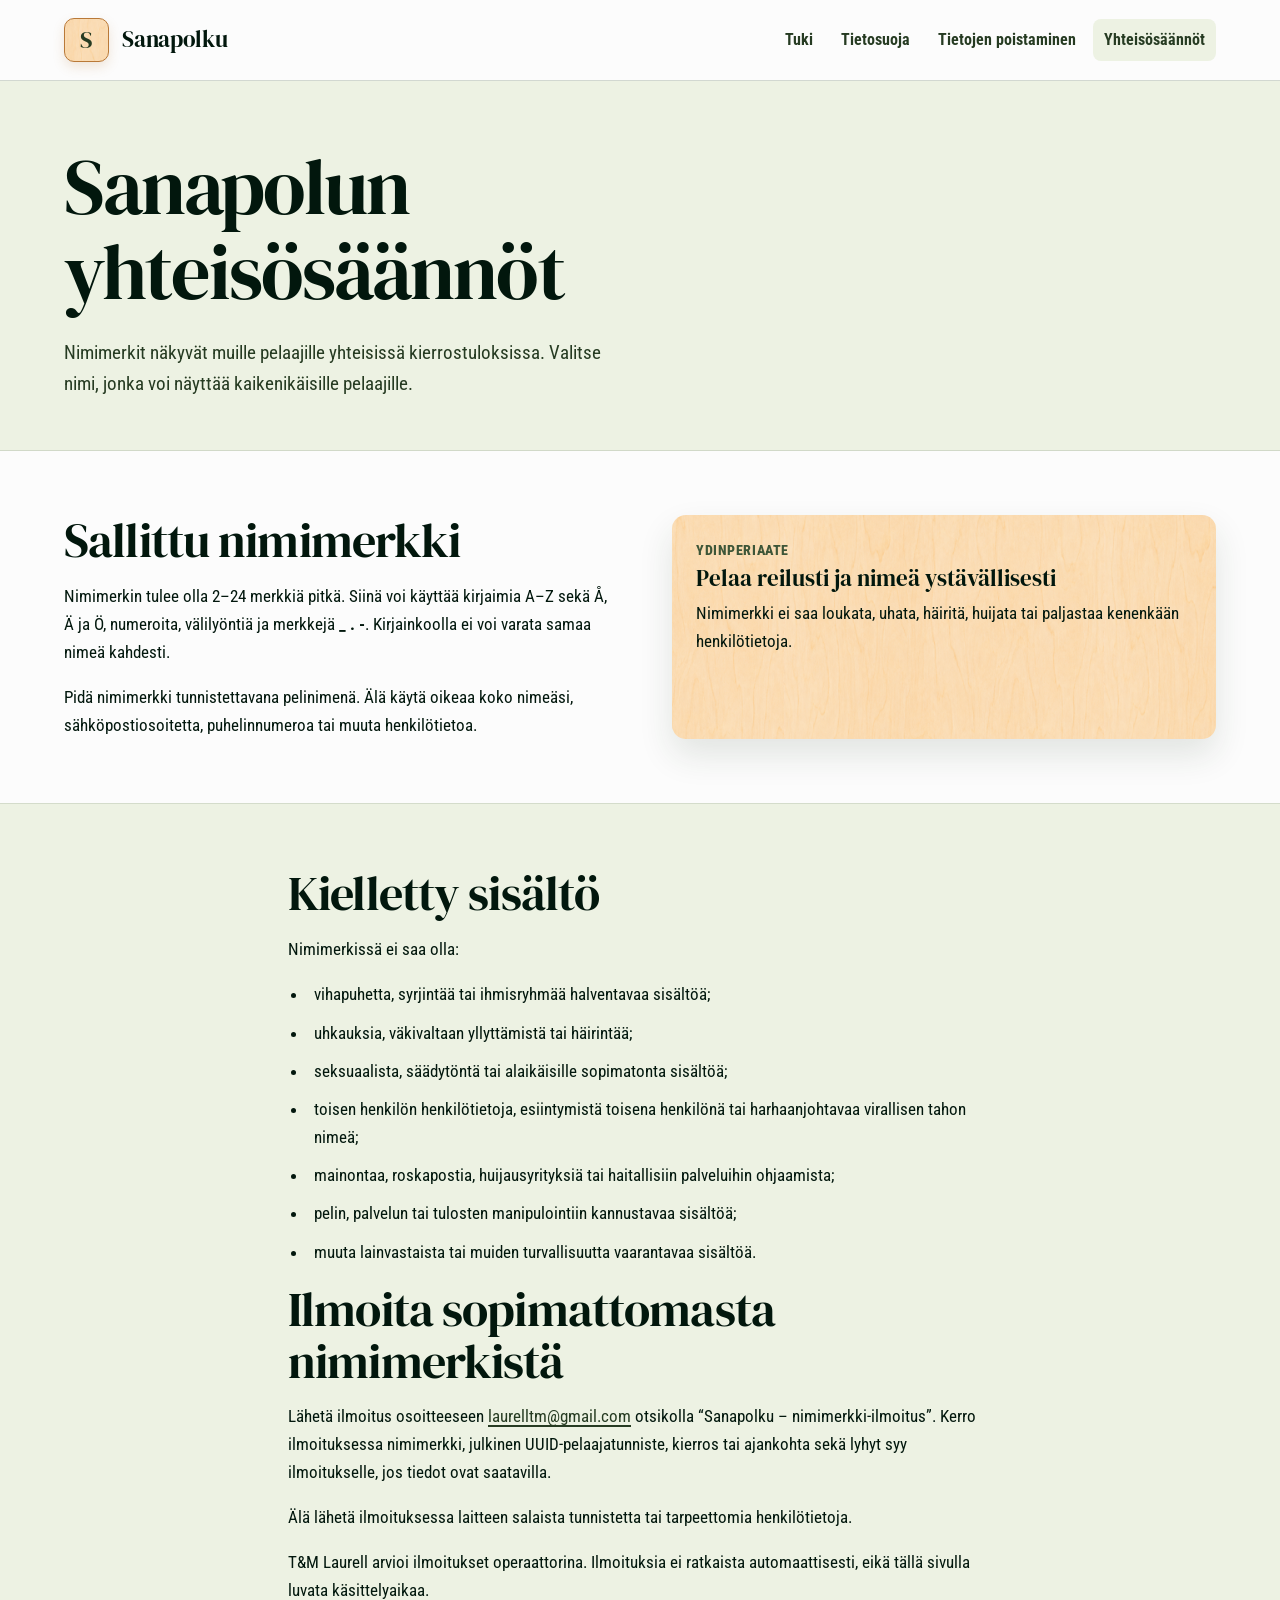
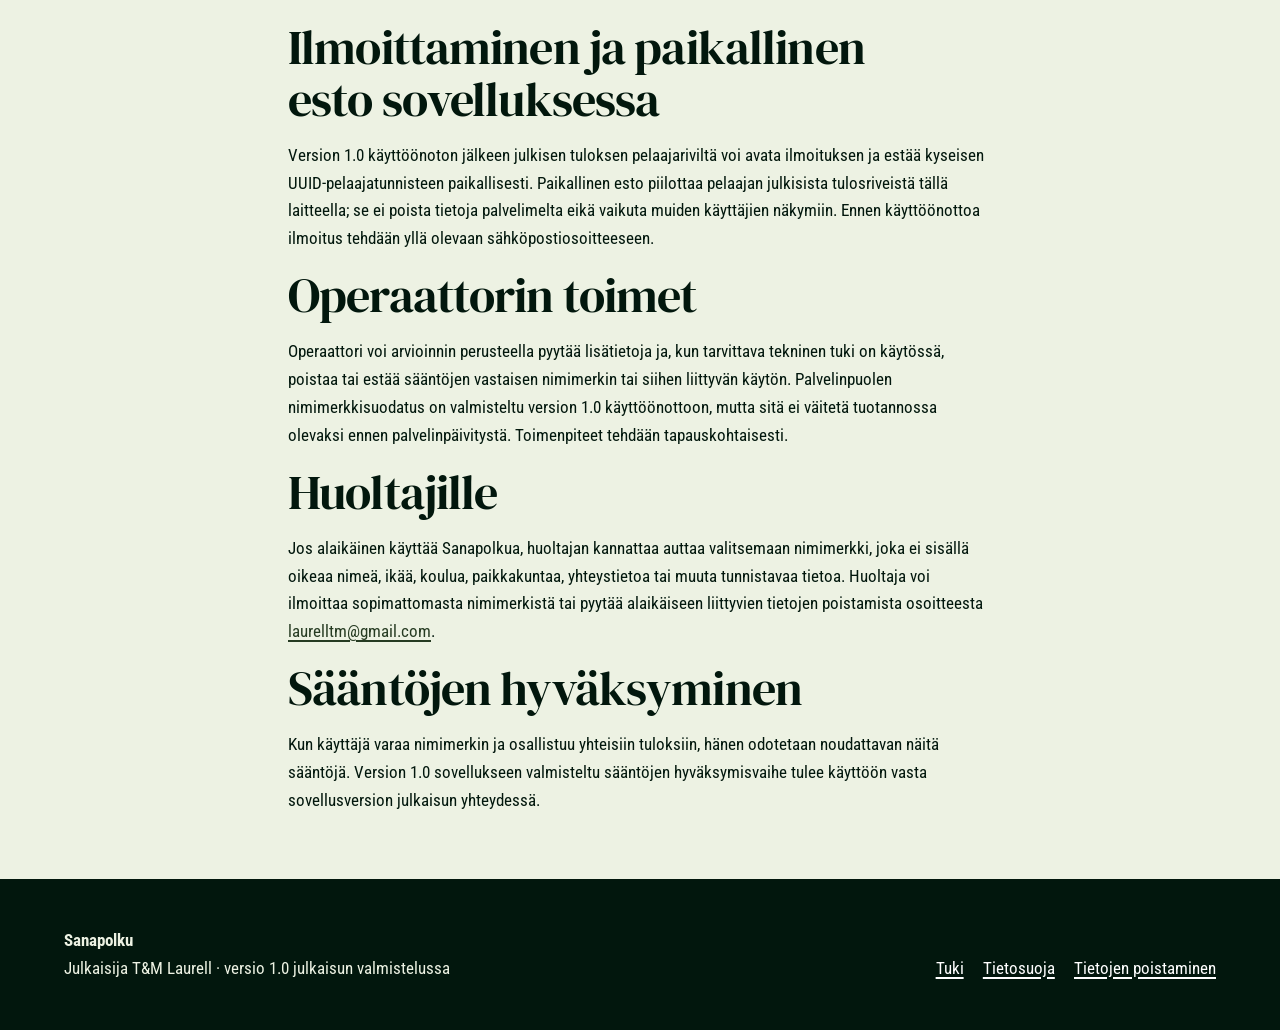
==== community.html @ 60a91c4b "Publish Sanapolku support and privacy site" ====
<!doctype html>
<html lang="fi">
  <head>
    <meta charset="utf-8">
    <meta name="viewport" content="width=device-width, initial-scale=1">
    <meta name="description" content="Sanapolun nimimerkkejä ja yhteisiä tuloksia koskevat yhteisösäännöt.">
    <title>Yhteisösäännöt – Sanapolku</title>
    <link rel="stylesheet" href="styles.css">
  </head>
  <body>
    <a class="skip-link" href="#main">Siirry sisältöön</a>
    <header class="site-header">
      <div class="header-inner">
        <a class="brand" href="index.html" aria-label="Sanapolku, etusivu">
          <span class="brand-mark" aria-hidden="true">S</span>
          <span class="brand-name">Sanapolku</span>
        </a>
        <nav class="site-nav" aria-label="Päävalikko">
          <ul>
            <li><a href="index.html">Tuki</a></li>
            <li><a href="privacy.html">Tietosuoja</a></li>
            <li><a href="delete-account.html">Tietojen poistaminen</a></li>
            <li><a href="community.html" aria-current="page">Yhteisösäännöt</a></li>
          </ul>
        </nav>
      </div>
    </header>

    <main id="main">
      <header class="page-title">
        <div class="section-inner">
          <h1>Sanapolun yhteisösäännöt</h1>
          <p>Nimimerkit näkyvät muille pelaajille yhteisissä kierrostuloksissa. Valitse nimi, jonka voi näyttää kaikenikäisille pelaajille.</p>
        </div>
      </header>

      <section class="content-section">
        <div class="section-inner two-column">
          <div class="reading">
            <h2>Sallittu nimimerkki</h2>
            <p>Nimimerkin tulee olla 2–24 merkkiä pitkä. Siinä voi käyttää kirjaimia A–Z sekä Å, Ä ja Ö, numeroita, välilyöntiä ja merkkejä <strong>_ . -</strong>. Kirjainkoolla ei voi varata samaa nimeä kahdesti.</p>
            <p>Pidä nimimerkki tunnistettavana pelinimenä. Älä käytä oikeaa koko nimeäsi, sähköpostiosoitetta, puhelinnumeroa tai muuta henkilötietoa.</p>
          </div>
          <aside class="info-panel important">
            <span class="fact-label">Ydinperiaate</span>
            <h3>Pelaa reilusti ja nimeä ystävällisesti</h3>
            <p>Nimimerkki ei saa loukata, uhata, häiritä, huijata tai paljastaa kenenkään henkilötietoja.</p>
          </aside>
        </div>
      </section>

      <section class="content-section sage">
        <div class="section-inner reading">
          <h2>Kielletty sisältö</h2>
          <p>Nimimerkissä ei saa olla:</p>
          <ul class="plain-list">
            <li>vihapuhetta, syrjintää tai ihmisryhmää halventavaa sisältöä;</li>
            <li>uhkauksia, väkivaltaan yllyttämistä tai häirintää;</li>
            <li>seksuaalista, säädytöntä tai alaikäisille sopimatonta sisältöä;</li>
            <li>toisen henkilön henkilötietoja, esiintymistä toisena henkilönä tai harhaanjohtavaa virallisen tahon nimeä;</li>
            <li>mainontaa, roskapostia, huijausyrityksiä tai haitallisiin palveluihin ohjaamista;</li>
            <li>pelin, palvelun tai tulosten manipulointiin kannustavaa sisältöä;</li>
            <li>muuta lainvastaista tai muiden turvallisuutta vaarantavaa sisältöä.</li>
          </ul>

          <h2>Ilmoita sopimattomasta nimimerkistä</h2>
          <p>Lähetä ilmoitus osoitteeseen <a href="mailto:laurelltm@gmail.com?subject=Sanapolku%20-%20nimimerkki-ilmoitus">laurelltm@gmail.com</a> otsikolla “Sanapolku – nimimerkki-ilmoitus”. Kerro ilmoituksessa nimimerkki, julkinen UUID-pelaajatunniste, kierros tai ajankohta sekä lyhyt syy ilmoitukselle, jos tiedot ovat saatavilla.</p>
          <p>Älä lähetä ilmoituksessa laitteen salaista tunnistetta tai tarpeettomia henkilötietoja.</p>

          <p>T&amp;M Laurell arvioi ilmoitukset operaattorina. Ilmoituksia ei ratkaista automaattisesti, eikä tällä sivulla luvata käsittelyaikaa.</p>

          <h2>Ilmoittaminen ja paikallinen esto sovelluksessa</h2>
          <p>Version 1.0 käyttöönoton jälkeen julkisen tuloksen pelaajariviltä voi avata ilmoituksen ja estää kyseisen UUID-pelaajatunnisteen paikallisesti. Paikallinen esto piilottaa pelaajan julkisista tulosriveistä tällä laitteella; se ei poista tietoja palvelimelta eikä vaikuta muiden käyttäjien näkymiin. Ennen käyttöönottoa ilmoitus tehdään yllä olevaan sähköpostiosoitteeseen.</p>

          <h2>Operaattorin toimet</h2>
          <p>Operaattori voi arvioinnin perusteella pyytää lisätietoja ja, kun tarvittava tekninen tuki on käytössä, poistaa tai estää sääntöjen vastaisen nimimerkin tai siihen liittyvän käytön. Palvelinpuolen nimimerkkisuodatus on valmisteltu version 1.0 käyttöönottoon, mutta sitä ei väitetä tuotannossa olevaksi ennen palvelinpäivitystä. Toimenpiteet tehdään tapauskohtaisesti.</p>

          <h2>Huoltajille</h2>
          <p>Jos alaikäinen käyttää Sanapolkua, huoltajan kannattaa auttaa valitsemaan nimimerkki, joka ei sisällä oikeaa nimeä, ikää, koulua, paikkakuntaa, yhteystietoa tai muuta tunnistavaa tietoa. Huoltaja voi ilmoittaa sopimattomasta nimimerkistä tai pyytää alaikäiseen liittyvien tietojen poistamista osoitteesta <a href="mailto:laurelltm@gmail.com">laurelltm@gmail.com</a>.</p>

          <h2>Sääntöjen hyväksyminen</h2>
          <p>Kun käyttäjä varaa nimimerkin ja osallistuu yhteisiin tuloksiin, hänen odotetaan noudattavan näitä sääntöjä. Version 1.0 sovellukseen valmisteltu sääntöjen hyväksymisvaihe tulee käyttöön vasta sovellusversion julkaisun yhteydessä.</p>
        </div>
      </section>
    </main>

    <footer class="site-footer">
      <div class="footer-inner">
        <div><strong>Sanapolku</strong><br><span>Julkaisija T&amp;M Laurell · versio 1.0 julkaisun valmistelussa</span></div>
        <ul class="footer-links">
          <li><a href="index.html">Tuki</a></li>
          <li><a href="privacy.html">Tietosuoja</a></li>
          <li><a href="delete-account.html">Tietojen poistaminen</a></li>
        </ul>
      </div>
    </footer>
  </body>
</html>
---- styles.css ----
@font-face {
  font-family: "DM Serif Display";
  src: url("assets/fonts/DMSerifDisplay-Regular.ttf") format("truetype");
  font-display: swap;
}

@font-face {
  font-family: "Roboto Condensed";
  src: url("assets/fonts/RobotoCondensed.ttf") format("truetype");
  font-display: swap;
}

:root {
  color-scheme: light;
  --canvas: #fcfcfc;
  --ink: #02170d;
  --forest: #3e5638;
  --forest-dark: #263b22;
  --sage: #c0d09f;
  --sage-light: #edf2e3;
  --sage-deep: #52783a;
  --birch: #f3d7b6;
  --birch-light: #fbe4c8;
  --birch-shade: #e7b982;
  --birch-edge: #b97938;
  --paper: #fffef9;
  --error: #982626;
  --shadow: 0 16px 34px rgb(33 54 29 / 12%);
  --content: 72rem;
  --reading: 44rem;
}

* {
  box-sizing: border-box;
}

html {
  scroll-behavior: smooth;
}

body {
  margin: 0;
  background: var(--canvas);
  color: var(--ink);
  font-family: "Roboto Condensed", "Arial Narrow", Arial, sans-serif;
  font-size: 1.075rem;
  line-height: 1.62;
  text-rendering: optimizeLegibility;
}

::selection {
  background: var(--sage);
  color: var(--ink);
}

a {
  color: var(--forest-dark);
  text-decoration-thickness: 0.09em;
  text-underline-offset: 0.18em;
}

a:hover {
  color: var(--sage-deep);
}

a:focus-visible,
summary:focus-visible {
  outline: 3px solid var(--sage-deep);
  outline-offset: 4px;
  border-radius: 4px;
}

.skip-link {
  position: fixed;
  z-index: 10;
  top: 0.75rem;
  left: 0.75rem;
  transform: translateY(-180%);
  padding: 0.65rem 0.85rem;
  background: var(--ink);
  color: white;
}

.skip-link:focus {
  transform: translateY(0);
}

.site-header {
  border-bottom: 1px solid rgb(62 86 56 / 22%);
  background: rgb(252 252 252 / 96%);
}

.header-inner,
.footer-inner,
.section-inner {
  width: min(calc(100% - 2rem), var(--content));
  margin-inline: auto;
}

.header-inner {
  display: flex;
  min-height: 5rem;
  align-items: center;
  justify-content: space-between;
  gap: 1.5rem;
}

.brand {
  display: inline-flex;
  align-items: center;
  gap: 0.85rem;
  color: var(--ink);
  text-decoration: none;
}

.brand-mark {
  display: grid;
  width: 2.8rem;
  aspect-ratio: 1;
  place-items: center;
  border: 1px solid var(--birch-edge);
  border-radius: 10px;
  background: var(--birch-light) url("assets/images/birch-grain.png") center / 12rem;
  box-shadow: 0 5px 12px color-mix(in srgb, var(--birch-edge) 18%, transparent);
  color: var(--forest-dark);
  font-family: "DM Serif Display", Georgia, serif;
  font-size: 1.5rem;
  line-height: 1;
}

.brand-name {
  font-family: "DM Serif Display", Georgia, serif;
  font-size: 1.45rem;
  letter-spacing: -0.015em;
}

.site-nav ul {
  display: flex;
  margin: 0;
  padding: 0;
  flex-wrap: wrap;
  gap: 0.35rem;
  list-style: none;
}

.site-nav a {
  display: block;
  padding: 0.5rem 0.7rem;
  border-radius: 8px;
  color: var(--forest-dark);
  font-size: 0.98rem;
  font-weight: 700;
  text-decoration: none;
}

.site-nav a:hover,
.site-nav a[aria-current="page"] {
  background: var(--sage-light);
}

.hero {
  overflow: hidden;
  border-bottom: 1px solid color-mix(in srgb, var(--birch-edge) 30%, transparent);
  background:
    linear-gradient(90deg, rgb(251 228 200 / 82%), rgb(243 215 182 / 88%)),
    url("assets/images/birch-grain.png") center / 24rem;
}

.hero-inner {
  display: grid;
  width: min(calc(100% - 2rem), var(--content));
  min-height: 32rem;
  margin-inline: auto;
  align-items: center;
  grid-template-columns: minmax(0, 1.15fr) minmax(18rem, 0.85fr);
  gap: 4rem;
  padding-block: 4.5rem;
}

.hero-copy {
  max-width: 42rem;
}

h1,
h2,
h3 {
  margin-top: 0;
  color: var(--ink);
  font-family: "DM Serif Display", Georgia, serif;
  font-weight: 400;
  line-height: 1.08;
  text-wrap: balance;
}

h1 {
  max-width: 12ch;
  margin-bottom: 1.4rem;
  font-size: clamp(3.1rem, 8vw, 5.6rem);
  letter-spacing: -0.025em;
}

h2 {
  margin-bottom: 1rem;
  font-size: clamp(2rem, 4vw, 3rem);
  letter-spacing: -0.018em;
}

h3 {
  margin-bottom: 0.55rem;
  font-size: 1.45rem;
}

p,
ul,
ol {
  margin-top: 0;
}

.lead {
  max-width: 62ch;
  margin-bottom: 1.75rem;
  color: var(--forest-dark);
  font-size: clamp(1.2rem, 2vw, 1.42rem);
}

.status-note {
  display: inline-flex;
  align-items: center;
  gap: 0.55rem;
  margin-bottom: 1.25rem;
  color: var(--forest-dark);
  font-weight: 700;
}

.status-note::before {
  width: 0.7rem;
  height: 0.7rem;
  border-radius: 50%;
  background: var(--sage-deep);
  content: "";
}

.button-row {
  display: flex;
  flex-wrap: wrap;
  gap: 0.8rem;
}

.button {
  display: inline-flex;
  min-height: 3rem;
  align-items: center;
  justify-content: center;
  padding: 0.72rem 1.05rem;
  border: 1px solid var(--forest-dark);
  border-radius: 10px;
  background: var(--forest-dark);
  color: white;
  font-weight: 700;
  text-decoration: none;
}

.button:hover {
  background: var(--sage-deep);
  color: white;
}

.button.secondary {
  background: rgb(255 254 249 / 68%);
  color: var(--forest-dark);
}

.letter-board {
  display: grid;
  width: min(100%, 24rem);
  margin-inline: auto;
  grid-template-columns: repeat(4, 1fr);
  gap: 0.65rem;
  transform: rotate(1.5deg);
}

.letter-board span {
  display: grid;
  aspect-ratio: 1;
  place-items: center;
  border: 1px solid var(--birch-edge);
  border-radius: 16px;
  background:
    linear-gradient(145deg, color-mix(in srgb, var(--birch-light) 50%, white), transparent),
    var(--birch-light) url("assets/images/birch-grain.png") center / 12rem;
  box-shadow: 0 10px 18px color-mix(in srgb, var(--birch-edge) 17%, transparent);
  color: var(--ink);
  font-family: "DM Serif Display", Georgia, serif;
  font-size: clamp(2rem, 6vw, 3.5rem);
  line-height: 1;
}

.letter-board span:nth-child(2),
.letter-board span:nth-child(3) {
  border-color: var(--sage-deep);
  background: var(--sage);
}

.page-title {
  padding-block: 4rem 3.2rem;
  border-bottom: 1px solid rgb(62 86 56 / 16%);
  background: var(--sage-light);
}

.page-title h1 {
  max-width: 15ch;
  font-size: clamp(2.8rem, 7vw, 4.9rem);
}

.page-title p {
  max-width: 62ch;
  margin-bottom: 0;
  color: var(--forest-dark);
  font-size: 1.2rem;
}

.content-section {
  padding-block: 4rem;
}

.content-section + .content-section {
  border-top: 1px solid rgb(62 86 56 / 14%);
}

.content-section.sage {
  background: var(--sage-light);
}

.reading {
  max-width: var(--reading);
}

.reading > :last-child,
.info-panel > :last-child,
.step > :last-child {
  margin-bottom: 0;
}

.two-column {
  display: grid;
  grid-template-columns: minmax(0, 1fr) minmax(0, 1fr);
  gap: 4rem;
}

.feature-list,
.plain-list {
  padding-left: 1.25rem;
}

.feature-list li,
.plain-list li {
  margin-bottom: 0.65rem;
  padding-left: 0.35rem;
}

.steps {
  display: grid;
  grid-template-columns: repeat(3, minmax(0, 1fr));
  gap: 2rem;
}

.step {
  position: relative;
  padding-top: 1.1rem;
  border-top: 3px solid var(--sage-deep);
}

.step-label {
  display: block;
  margin-bottom: 0.7rem;
  color: var(--sage-deep);
  font-weight: 800;
}

.info-panel {
  padding: 1.5rem;
  border-radius: 14px;
  background: var(--paper);
  box-shadow: var(--shadow);
}

.info-panel.important {
  background: var(--birch-light) url("assets/images/birch-grain.png") center / 20rem;
}

.fact-label {
  display: block;
  margin-bottom: 0.25rem;
  color: var(--forest);
  font-size: 0.9rem;
  font-weight: 800;
  letter-spacing: 0.04em;
  text-transform: uppercase;
}

.callout {
  margin-block: 2rem;
  padding: 1.25rem 1.4rem;
  border-radius: 12px;
  background: var(--sage-light);
}

.callout.warning {
  background: var(--birch-light);
}

.callout strong {
  display: block;
  margin-bottom: 0.25rem;
}

.definition-list {
  display: grid;
  grid-template-columns: minmax(9rem, 0.35fr) minmax(0, 1fr);
  margin: 2rem 0 0;
  gap: 0;
}

.definition-list dt,
.definition-list dd {
  margin: 0;
  padding: 1rem 0;
  border-top: 1px solid rgb(62 86 56 / 18%);
}

.definition-list dt {
  padding-right: 1.5rem;
  color: var(--forest-dark);
  font-weight: 800;
}

.metadata {
  color: var(--forest);
  font-size: 0.96rem;
}

.site-footer {
  padding-block: 3rem;
  background: var(--ink);
  color: var(--sage-light);
}

.footer-inner {
  display: grid;
  grid-template-columns: minmax(0, 1fr) auto;
  gap: 2rem;
  align-items: end;
}

.site-footer a {
  color: white;
}

.footer-links {
  display: flex;
  margin: 0;
  padding: 0;
  flex-wrap: wrap;
  justify-content: flex-end;
  gap: 0.75rem 1.2rem;
  list-style: none;
}

@media (max-width: 52rem) {
  .header-inner {
    align-items: flex-start;
    flex-direction: column;
    padding-block: 1rem;
  }

  .hero-inner,
  .two-column {
    grid-template-columns: 1fr;
  }

  .hero-inner {
    min-height: auto;
    gap: 3rem;
    padding-block: 3.2rem;
  }

  .letter-board {
    max-width: 20rem;
  }

  .steps {
    grid-template-columns: 1fr;
  }

  .footer-inner {
    grid-template-columns: 1fr;
  }

  .footer-links {
    justify-content: flex-start;
  }
}

@media (max-width: 34rem) {
  body {
    font-size: 1rem;
  }

  .header-inner,
  .footer-inner,
  .section-inner,
  .hero-inner {
    width: min(calc(100% - 1.25rem), var(--content));
  }

  .site-nav ul {
    gap: 0.15rem;
  }

  .site-nav a {
    padding: 0.45rem 0.52rem;
  }

  .content-section {
    padding-block: 3rem;
  }

  .definition-list {
    grid-template-columns: 1fr;
  }

  .definition-list dt {
    padding-bottom: 0.2rem;
  }

  .definition-list dd {
    padding-top: 0;
    border-top: 0;
  }
}

@media (prefers-reduced-motion: reduce) {
  html {
    scroll-behavior: auto;
  }
}

@media print {
  .skip-link,
  .site-nav,
  .button-row,
  .letter-board {
    display: none;
  }

  body {
    font-size: 11pt;
  }

  .site-header,
  .page-title,
  .content-section,
  .site-footer {
    background: white;
    color: black;
  }

  a {
    color: black;
  }
}
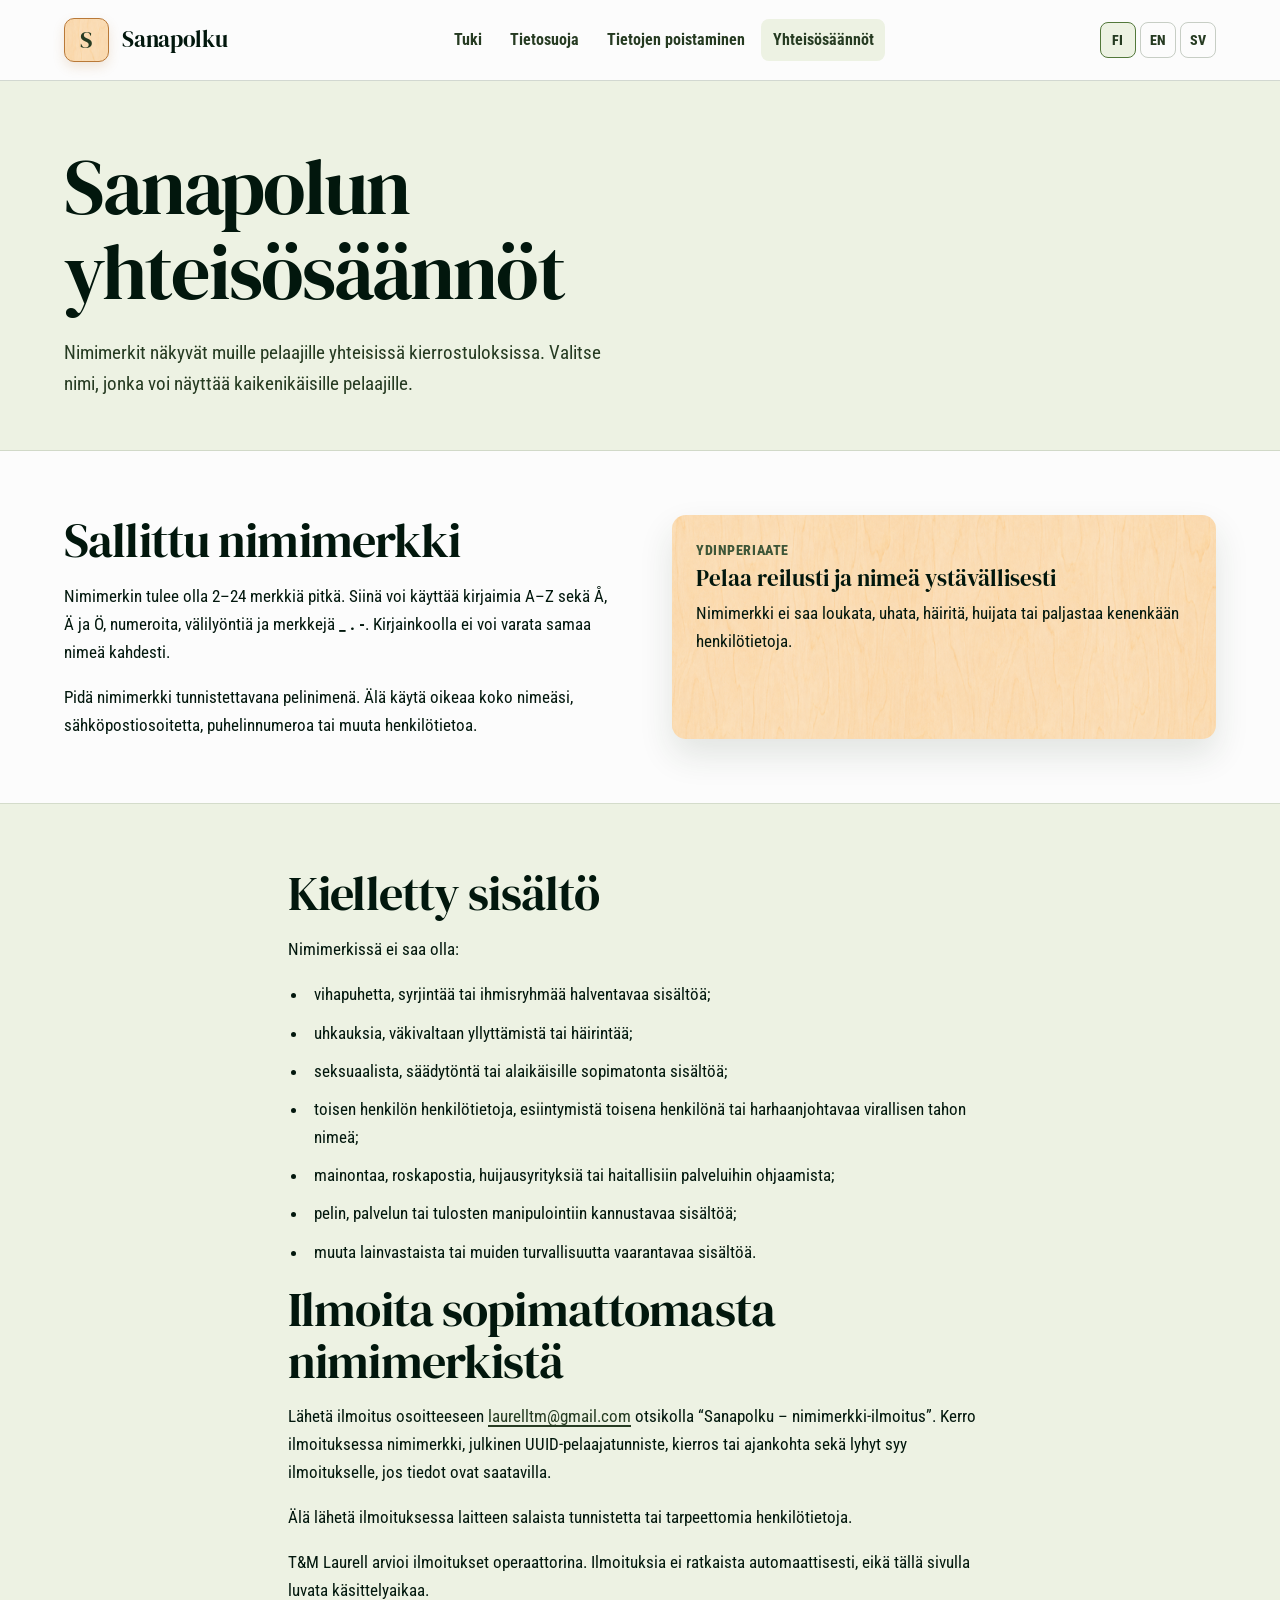
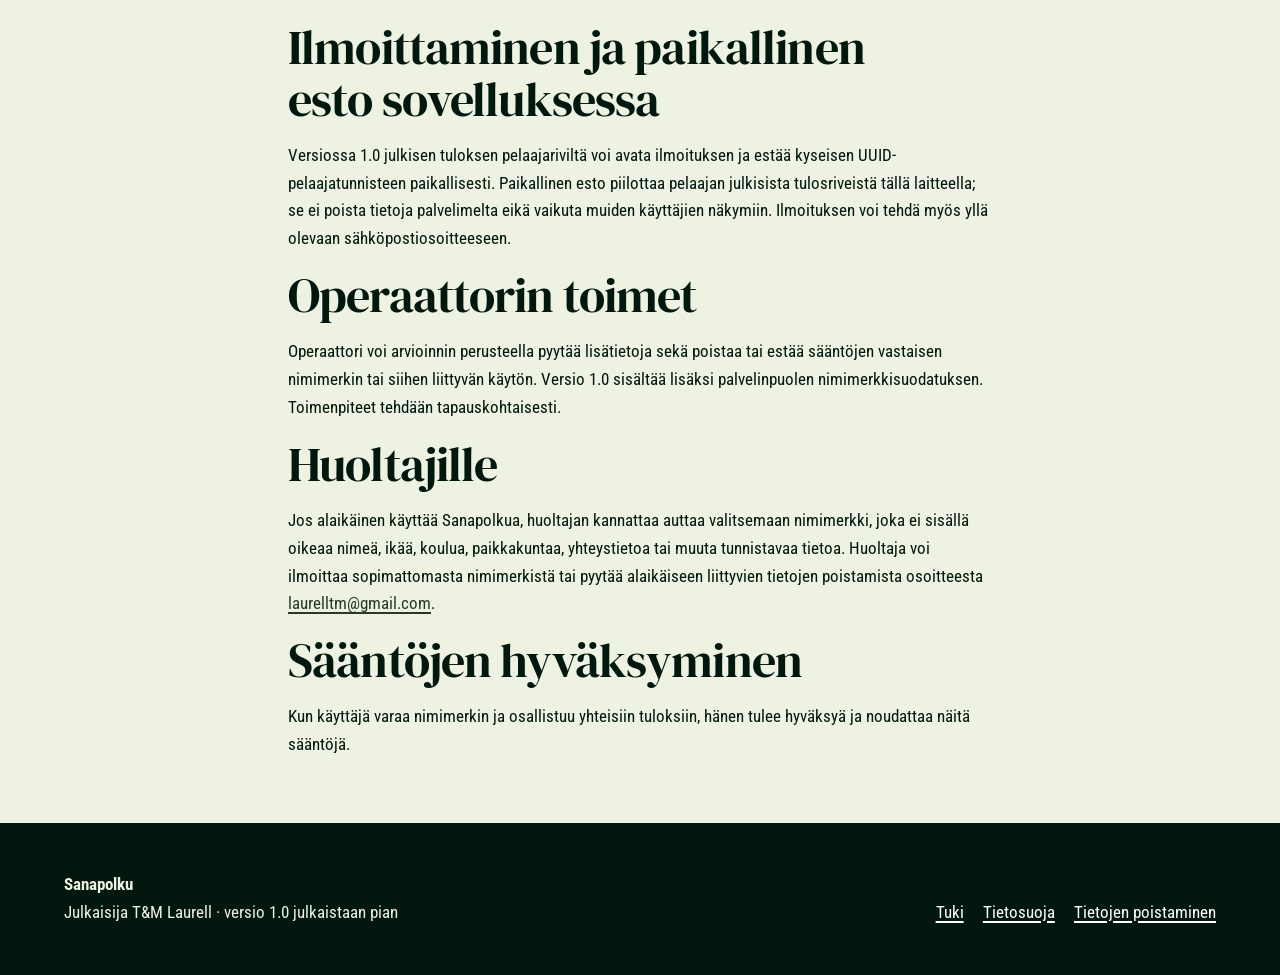
==== commit 6a9e2313: "Add multilingual support and in-app profile deletion" ====
--- a/community.html
+++ b/community.html
@@ -6,6 +6,9 @@
     <meta name="description" content="Sanapolun nimimerkkejä ja yhteisiä tuloksia koskevat yhteisösäännöt.">
     <title>Yhteisösäännöt – Sanapolku</title>
     <link rel="stylesheet" href="styles.css">
+    <link rel="alternate" hreflang="fi" href="community.html">
+    <link rel="alternate" hreflang="en" href="en/community.html">
+    <link rel="alternate" hreflang="sv" href="sv/community.html">
   </head>
   <body>
     <a class="skip-link" href="#main">Siirry sisältöön</a>
@@ -22,6 +25,11 @@
             <li><a href="delete-account.html">Tietojen poistaminen</a></li>
             <li><a href="community.html" aria-current="page">Yhteisösäännöt</a></li>
           </ul>
+        </nav>
+        <nav class="language-nav" aria-label="Kieli">
+          <a href="community.html" lang="fi" hreflang="fi" aria-current="true">FI</a>
+          <a href="en/community.html" lang="en" hreflang="en">EN</a>
+          <a href="sv/community.html" lang="sv" hreflang="sv">SV</a>
         </nav>
       </div>
     </header>
@@ -70,23 +78,23 @@
           <p>T&amp;M Laurell arvioi ilmoitukset operaattorina. Ilmoituksia ei ratkaista automaattisesti, eikä tällä sivulla luvata käsittelyaikaa.</p>
 
           <h2>Ilmoittaminen ja paikallinen esto sovelluksessa</h2>
-          <p>Version 1.0 käyttöönoton jälkeen julkisen tuloksen pelaajariviltä voi avata ilmoituksen ja estää kyseisen UUID-pelaajatunnisteen paikallisesti. Paikallinen esto piilottaa pelaajan julkisista tulosriveistä tällä laitteella; se ei poista tietoja palvelimelta eikä vaikuta muiden käyttäjien näkymiin. Ennen käyttöönottoa ilmoitus tehdään yllä olevaan sähköpostiosoitteeseen.</p>
+          <p>Versiossa 1.0 julkisen tuloksen pelaajariviltä voi avata ilmoituksen ja estää kyseisen UUID-pelaajatunnisteen paikallisesti. Paikallinen esto piilottaa pelaajan julkisista tulosriveistä tällä laitteella; se ei poista tietoja palvelimelta eikä vaikuta muiden käyttäjien näkymiin. Ilmoituksen voi tehdä myös yllä olevaan sähköpostiosoitteeseen.</p>
 
           <h2>Operaattorin toimet</h2>
-          <p>Operaattori voi arvioinnin perusteella pyytää lisätietoja ja, kun tarvittava tekninen tuki on käytössä, poistaa tai estää sääntöjen vastaisen nimimerkin tai siihen liittyvän käytön. Palvelinpuolen nimimerkkisuodatus on valmisteltu version 1.0 käyttöönottoon, mutta sitä ei väitetä tuotannossa olevaksi ennen palvelinpäivitystä. Toimenpiteet tehdään tapauskohtaisesti.</p>
+          <p>Operaattori voi arvioinnin perusteella pyytää lisätietoja sekä poistaa tai estää sääntöjen vastaisen nimimerkin tai siihen liittyvän käytön. Versio 1.0 sisältää lisäksi palvelinpuolen nimimerkkisuodatuksen. Toimenpiteet tehdään tapauskohtaisesti.</p>
 
           <h2>Huoltajille</h2>
           <p>Jos alaikäinen käyttää Sanapolkua, huoltajan kannattaa auttaa valitsemaan nimimerkki, joka ei sisällä oikeaa nimeä, ikää, koulua, paikkakuntaa, yhteystietoa tai muuta tunnistavaa tietoa. Huoltaja voi ilmoittaa sopimattomasta nimimerkistä tai pyytää alaikäiseen liittyvien tietojen poistamista osoitteesta <a href="mailto:laurelltm@gmail.com">laurelltm@gmail.com</a>.</p>
 
           <h2>Sääntöjen hyväksyminen</h2>
-          <p>Kun käyttäjä varaa nimimerkin ja osallistuu yhteisiin tuloksiin, hänen odotetaan noudattavan näitä sääntöjä. Version 1.0 sovellukseen valmisteltu sääntöjen hyväksymisvaihe tulee käyttöön vasta sovellusversion julkaisun yhteydessä.</p>
+          <p>Kun käyttäjä varaa nimimerkin ja osallistuu yhteisiin tuloksiin, hänen tulee hyväksyä ja noudattaa näitä sääntöjä.</p>
         </div>
       </section>
     </main>
 
     <footer class="site-footer">
       <div class="footer-inner">
-        <div><strong>Sanapolku</strong><br><span>Julkaisija T&amp;M Laurell · versio 1.0 julkaisun valmistelussa</span></div>
+        <div><strong>Sanapolku</strong><br><span>Julkaisija T&amp;M Laurell · versio 1.0 julkaistaan pian</span></div>
         <ul class="footer-links">
           <li><a href="index.html">Tuki</a></li>
           <li><a href="privacy.html">Tietosuoja</a></li>
--- a/styles.css
+++ b/styles.css
@@ -158,6 +158,30 @@
   background: var(--sage-light);
 }
 
+.language-nav {
+  display: flex;
+  gap: 0.25rem;
+  white-space: nowrap;
+}
+
+.language-nav a {
+  min-width: 2.25rem;
+  padding: 0.35rem 0.45rem;
+  border: 1px solid rgb(62 86 56 / 28%);
+  border-radius: 8px;
+  color: var(--forest-dark);
+  font-size: 0.88rem;
+  font-weight: 800;
+  text-align: center;
+  text-decoration: none;
+}
+
+.language-nav a:hover,
+.language-nav a[aria-current="true"] {
+  border-color: var(--sage-deep);
+  background: var(--sage-light);
+}
+
 .hero {
   overflow: hidden;
   border-bottom: 1px solid color-mix(in srgb, var(--birch-edge) 30%, transparent);
@@ -568,4 +592,8 @@
   a {
     color: black;
   }
-}
+
+  .language-nav {
+    display: none;
+  }
+}
